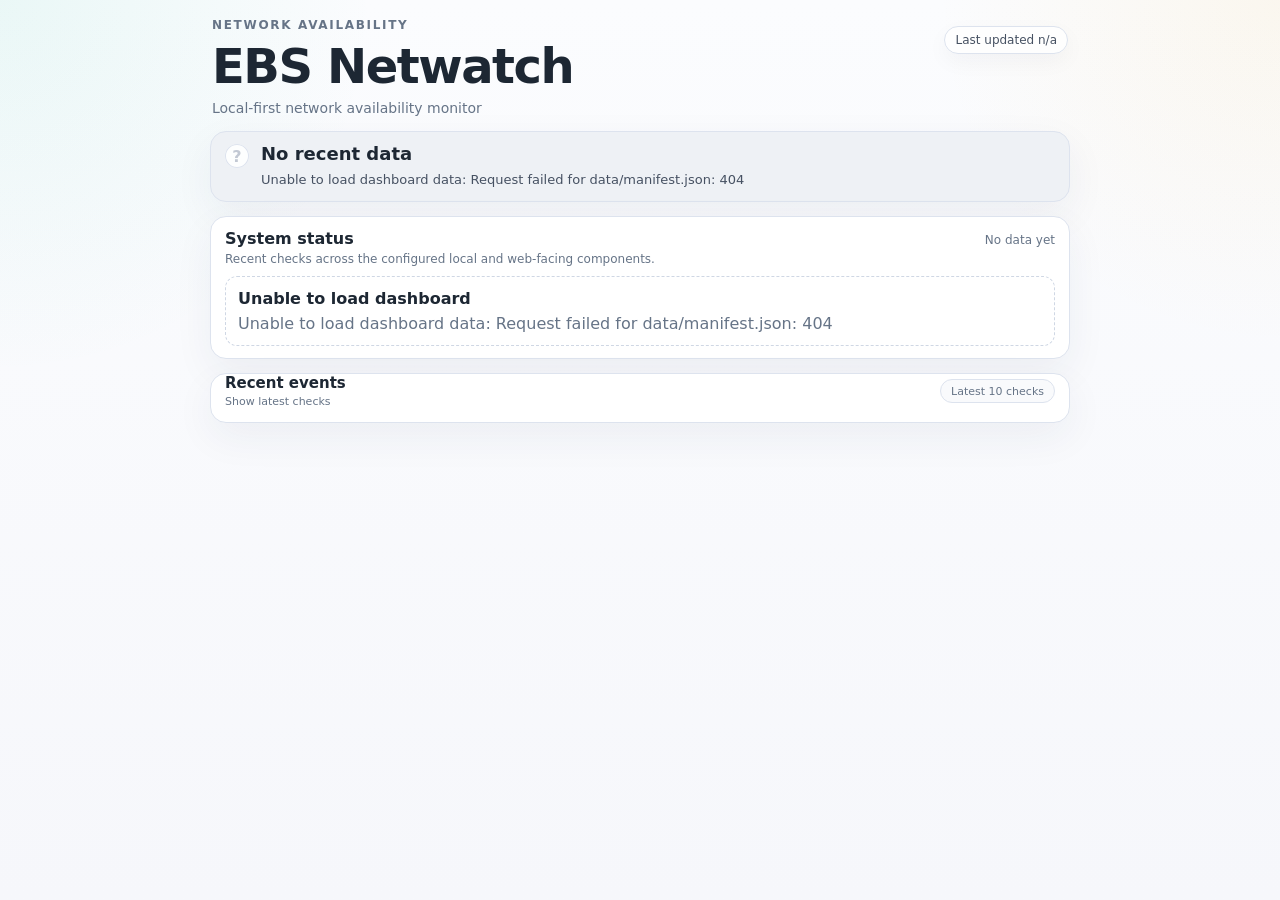
==== web/index.html @ 2b163025 "fix: bust GitHub Pages asset cache" ====
<!doctype html>
<html lang="en">
<head>
  <meta charset="utf-8">
  <meta name="viewport" content="width=device-width, initial-scale=1">
  <title>EBS Netwatch</title>
  <link rel="stylesheet" href="style.css?v=20260602">
</head>
<body>
  <main class="page">
    <header class="header">
      <div>
        <p class="eyebrow">Network availability</p>
        <h1>EBS Netwatch</h1>
        <p class="subtitle">Local-first network availability monitor</p>
      </div>
      <div class="header-meta">
        <span id="updated-at" class="updated-at">Last updated n/a</span>
      </div>
    </header>

    <section id="banner" class="banner banner-loading" aria-live="polite">
      <div class="banner-icon" id="banner-icon" aria-hidden="true"></div>
      <div class="banner-copy">
        <h2 id="banner-title">Loading status…</h2>
        <p id="banner-text">Waiting for the first check to complete.</p>
      </div>
    </section>

    <section class="card system-card">
      <div class="section-head">
        <div>
          <h2>System status</h2>
          <p>Recent checks across the configured local and web-facing components.</p>
        </div>
        <div id="bucket-range" class="bucket-range"></div>
      </div>
      <div id="components" class="components" aria-live="polite"></div>
    </section>

    <section id="cycle-panel" class="detail-card cycle-panel" hidden>
      <div class="section-head">
        <div>
          <h2>Selected cycle</h2>
          <p>Click any status block to inspect the underlying check details.</p>
        </div>
        <button id="cycle-clear" class="text-button" type="button">Hide details</button>
      </div>
      <div id="cycle-detail" class="cycle-detail"></div>
    </section>

    <details id="recent-events-panel" class="card collapsible events-card">
      <summary>
        <div>
          <h2>Recent events</h2>
          <p>Show latest checks</p>
        </div>
        <span class="summary-hint">Latest 10 checks</span>
      </summary>
      <div id="recent-events" class="events"></div>
    </details>
  </main>
  <div id="status-tooltip" class="status-tooltip" role="tooltip" aria-hidden="true"></div>
  <script src="app.js?v=20260602"></script>
</body>
</html>
---- web/style.css ----
:root {
  color-scheme: light;
  --bg: #f6f7fb;
  --surface: #ffffff;
  --surface-soft: #f9fafc;
  --border: #dde3ee;
  --border-strong: #cfd7e4;
  --text: #1d2733;
  --muted: #667487;
  --muted-strong: #465162;
  --good: #23c19e;
  --warn: #f5b83d;
  --bad: #ef6d5f;
  --critical: #ef5d5d;
  --local: #23262d;
  --unknown: #c2c8d3;
  --banner-good: #dff6ef;
  --banner-warn: #fff2d9;
  --banner-bad: #ffe3df;
  --banner-unknown: #eef1f5;
  font-family: Inter, ui-sans-serif, system-ui, -apple-system, BlinkMacSystemFont, "Segoe UI", sans-serif;
}

* {
  box-sizing: border-box;
}

html, body {
  margin: 0;
  min-height: 100%;
}

body {
  color: var(--text);
  background:
    radial-gradient(circle at top left, rgba(35, 193, 158, 0.08), transparent 24%),
    radial-gradient(circle at top right, rgba(245, 184, 61, 0.08), transparent 22%),
    linear-gradient(180deg, #fbfcfe 0%, var(--bg) 100%);
}

button,
summary {
  font: inherit;
}

button {
  border: 0;
  background: none;
  color: inherit;
}

.page {
  width: min(860px, calc(100% - 20px));
  margin: 0 auto;
  padding: 14px 0 28px;
}

.header {
  display: flex;
  align-items: flex-start;
  justify-content: space-between;
  gap: 14px;
  padding: 4px 2px 12px;
}

.eyebrow {
  margin: 0 0 10px;
  color: var(--muted);
  text-transform: uppercase;
  letter-spacing: 0.14em;
  font-size: 12px;
  font-weight: 700;
}

h1 {
  margin: 0;
  font-size: clamp(30px, 6vw, 48px);
  line-height: 1;
  letter-spacing: -0.03em;
}

.subtitle {
  margin: 8px 0 0;
  color: var(--muted);
  font-size: 14px;
  line-height: 1.5;
}

.header-meta {
  display: flex;
  align-items: flex-end;
  flex-direction: column;
  gap: 8px;
  padding-top: 8px;
}

.updated-at {
  display: inline-flex;
  align-items: center;
  justify-content: center;
  min-height: 28px;
  padding: 0 10px;
  border: 1px solid var(--border);
  border-radius: 999px;
  background: rgba(255, 255, 255, 0.8);
  color: var(--muted-strong);
  box-shadow: 0 8px 22px rgba(20, 30, 50, 0.04);
}

.updated-at {
  font-size: 12px;
}

.banner,
.card,
.detail-card {
  border: 1px solid var(--border);
  border-radius: 16px;
  background: var(--surface);
  box-shadow: 0 14px 40px rgba(34, 52, 80, 0.06);
}

.banner {
  display: flex;
  gap: 12px;
  padding: 12px 14px;
  margin-bottom: 14px;
}

.banner-loading {
  background: var(--banner-unknown);
}

.banner-operational {
  background: var(--banner-good);
}

.banner-degraded {
  background: var(--banner-warn);
}

.banner-major {
  background: var(--banner-bad);
}

.banner-unknown {
  background: var(--banner-unknown);
}

.banner-icon {
  flex: 0 0 24px;
  width: 24px;
  height: 24px;
  border-radius: 50%;
  display: inline-flex;
  align-items: center;
  justify-content: center;
  background: rgba(255, 255, 255, 0.88);
  color: var(--text);
  font-weight: 800;
  box-shadow: inset 0 0 0 1px var(--border);
}

.status-operational {
  color: var(--good);
}

.status-degraded {
  color: #d99212;
}

.status-major {
  color: var(--critical);
}

.status-local {
  color: #111318;
}

.status-unknown {
  color: var(--unknown);
}

.banner-copy h2 {
  margin: 0 0 6px;
  font-size: 18px;
  line-height: 1.1;
}

.banner-copy p {
  margin: 0;
  max-width: 75ch;
  color: var(--muted-strong);
  font-size: 13px;
  line-height: 1.5;
}

.card,
.detail-card {
  padding: 12px 14px;
  margin-bottom: 14px;
}

.section-head {
  display: flex;
  align-items: baseline;
  justify-content: space-between;
  gap: 16px;
  margin-bottom: 10px;
}

.section-head h2 {
  margin: 0;
  font-size: 16px;
  line-height: 1.2;
}

.section-head p {
  margin: 4px 0 0;
  color: var(--muted);
  font-size: 12px;
}

.bucket-range {
  color: var(--muted);
  white-space: nowrap;
  font-size: 12px;
}

.components {
  display: block;
}

.component-group {
  border-top: 1px solid var(--border);
  background: transparent;
  overflow: hidden;
}

.component-group:first-child {
  border-top: 0;
}

.component-group[open] {
  border-color: var(--border-strong);
}

.component-group > summary {
  list-style: none;
}

.component-group > summary::-webkit-details-marker {
  display: none;
}

.component-row {
  display: grid;
  grid-template-columns: minmax(150px, 1.05fr) minmax(0, 1.4fr) minmax(108px, 0.7fr) 14px;
  gap: 8px;
  align-items: center;
  padding: 8px 2px;
  cursor: pointer;
}

.component-main {
  display: flex;
  align-items: flex-start;
  gap: 8px;
  min-width: 0;
}

.component-icon {
  flex: 0 0 20px;
  width: 20px;
  height: 20px;
  border-radius: 999px;
  display: inline-flex;
  align-items: center;
  justify-content: center;
  font-size: 12px;
  font-weight: 800;
  color: #fff;
}

.component-icon.status-operational {
  background: var(--good);
}

.component-icon.status-degraded {
  background: #f0b94b;
}

.component-icon.status-major {
  background: var(--critical);
}

.component-icon.status-local {
  background: #2b2f36;
}

.component-icon.status-unknown {
  background: var(--unknown);
}

.component-name {
  font-size: 13px;
  font-weight: 700;
}

.component-meta {
  margin-top: 1px;
  color: var(--muted);
  font-size: 11px;
}

.component-history {
  display: flex;
  align-items: center;
  gap: 2px;
  min-width: 0;
  overflow-x: auto;
  padding-bottom: 0;
}

.history-block {
  width: 5px;
  height: 12px;
  border-radius: 2px;
  background: var(--unknown);
  box-shadow: inset 0 0 0 1px rgba(255, 255, 255, 0.35);
  flex: 0 0 auto;
  cursor: pointer;
  padding: 0;
}

.history-block.status-operational {
  background: var(--good);
}

.history-block.status-degraded {
  background: var(--warn);
}

.history-block.status-major {
  background: var(--critical);
}

.history-block.status-local {
  background: var(--local);
}

.history-block.status-unknown {
  background: var(--unknown);
}

.history-block.is-selected {
  outline: 2px solid rgba(29, 39, 51, 0.35);
  outline-offset: 1px;
}

.history-block.is-empty {
  cursor: default;
  opacity: 0.55;
}

.status-tooltip {
  position: fixed;
  z-index: 1200;
  width: clamp(260px, 30vw, 340px);
  max-width: calc(100vw - 24px);
  padding: 12px 13px;
  border: 1px solid var(--border-strong);
  border-radius: 14px;
  background: #fff;
  box-shadow: 0 18px 44px rgba(20, 30, 50, 0.16);
  color: var(--text);
  visibility: hidden;
  opacity: 0;
  transform: translateY(4px);
  transition: opacity 120ms ease, transform 120ms ease, visibility 120ms ease;
  pointer-events: none;
}

.status-tooltip.visible {
  visibility: visible;
  opacity: 1;
  transform: translateY(0);
}

.status-tooltip[data-placement="top"] {
  transform: translateY(-2px);
}

.tooltip-date {
  color: var(--muted);
  font-size: 11px;
  line-height: 1.35;
  margin-bottom: 8px;
}

.tooltip-body {
  display: flex;
  align-items: flex-start;
  gap: 10px;
}

.tooltip-icon {
  flex: 0 0 22px;
  width: 22px;
  height: 22px;
  border-radius: 999px;
  display: inline-flex;
  align-items: center;
  justify-content: center;
  color: #fff;
  font-size: 12px;
  font-weight: 800;
}

.tooltip-icon.status-operational {
  background: var(--good);
}

.tooltip-icon.status-degraded {
  background: #f0b94b;
}

.tooltip-icon.status-major {
  background: var(--critical);
}

.tooltip-icon.status-local {
  background: #2b2f36;
}

.tooltip-icon.status-unknown {
  background: var(--unknown);
}

.tooltip-text {
  min-width: 0;
}

.tooltip-message {
  font-size: 13px;
  font-weight: 700;
  line-height: 1.4;
  color: var(--text);
}

.tooltip-extra {
  margin-top: 4px;
  color: var(--muted-strong);
  font-size: 12px;
  line-height: 1.45;
}

.history-empty {
  color: var(--muted);
  font-size: 12px;
}

.component-summary {
  text-align: right;
}

.component-summary-value {
  font-size: 12px;
  font-weight: 700;
}

.component-summary-note {
  margin-top: 1px;
  color: var(--muted);
  font-size: 10px;
}

.component-toggle {
  color: var(--muted);
  font-size: 13px;
  text-align: right;
  transition: transform 120ms ease;
}

.component-group[open] .component-toggle {
  transform: rotate(180deg);
}

.component-expanded {
  border-top: 1px solid var(--border);
  padding: 10px 2px 12px;
  background: rgba(255, 255, 255, 0.72);
}

.expand-grid,
.detail-grid,
.diagnostic-grid {
  display: grid;
  gap: 10px;
}

.expand-section {
  display: grid;
  gap: 10px;
}

.expand-head h3,
.detail-section-head h3 {
  margin: 0;
  font-size: 13px;
}

.expand-head p,
.detail-section-head p {
  margin: 4px 0 0;
  color: var(--muted);
  font-size: 11px;
}

.endpoint-list {
  display: grid;
  gap: 8px;
}

.endpoint-row {
  display: grid;
  grid-template-columns: minmax(0, 1.2fr) minmax(180px, 0.8fr);
  gap: 10px;
  padding: 8px 10px;
  border: 1px solid var(--border);
  border-radius: 12px;
  background: var(--surface);
}

.endpoint-left,
.endpoint-right {
  min-width: 0;
}

.endpoint-name {
  font-weight: 700;
  margin-bottom: 2px;
  font-size: 12px;
}

.endpoint-url {
  color: var(--muted);
  white-space: nowrap;
  overflow: hidden;
  text-overflow: ellipsis;
  font-size: 11px;
}

.endpoint-right {
  display: flex;
  flex-wrap: wrap;
  gap: 8px 10px;
  align-content: start;
}

.endpoint-ok,
.endpoint-meta,
.endpoint-error {
  display: inline-flex;
  align-items: center;
  min-height: 20px;
  padding: 0 8px;
  border-radius: 999px;
  background: var(--surface-soft);
  border: 1px solid var(--border);
  font-size: 11px;
}

.endpoint-ok.is-ok {
  color: var(--good);
}

.endpoint-ok.is-fail {
  color: var(--critical);
}

.endpoint-error {
  width: 100%;
  color: var(--critical);
  white-space: normal;
}

.mini-grid {
  display: grid;
  grid-template-columns: repeat(2, minmax(0, 1fr));
  gap: 8px;
}

.mini-tile,
.diagnostic-block,
.detail-tile {
  padding: 8px 10px;
  border: 1px solid var(--border);
  border-radius: 10px;
  background: var(--surface);
}

.detail-grid {
  grid-template-columns: repeat(4, minmax(0, 1fr));
  margin-bottom: 10px;
}

.detail-tile {
  display: grid;
  gap: 6px;
}

.detail-label {
  color: var(--muted);
  font-size: 12px;
}

.detail-section {
  display: grid;
  gap: 10px;
  margin-top: 12px;
}

.detail-secondary {
  padding-top: 12px;
  border-top: 1px solid var(--border);
}

.diagnostic-grid {
  grid-template-columns: repeat(2, minmax(0, 1fr));
}

.diagnostic-block strong,
.mini-tile strong,
.detail-tile strong {
  font-size: 14px;
  line-height: 1.35;
}

.diagnostic-block p {
  margin: 6px 0 0;
  color: var(--muted);
  font-size: 11px;
}

.dns-list {
  list-style: none;
  margin: 8px 0 0;
  padding: 0;
  display: grid;
  gap: 6px;
}

.dns-list li {
  display: flex;
  flex-direction: column;
  gap: 3px;
  padding: 7px 8px;
  border-radius: 9px;
  background: var(--surface-soft);
  border: 1px solid var(--border);
}

.dns-list strong {
  font-size: 12px;
}

.dns-list span {
  color: var(--muted);
  font-size: 11px;
}

.events {
  display: grid;
  gap: 6px;
}

.event-item {
  display: grid;
  grid-template-columns: 140px 150px 1fr;
  gap: 8px;
  align-items: center;
  width: 100%;
  text-align: left;
  padding: 8px 10px;
  border: 1px solid var(--border);
  border-radius: 12px;
  background: var(--surface);
  cursor: pointer;
}

.event-item:hover,
.history-block:hover,
.component-group > summary:hover {
  background-color: rgba(35, 193, 158, 0.05);
}

.event-status {
  font-weight: 700;
  font-size: 12px;
}

.event-time {
  color: var(--muted);
  font-size: 11px;
}

.event-summary {
  color: var(--muted-strong);
  font-size: 11px;
}

.empty-state {
  padding: 12px;
  border: 1px dashed var(--border-strong);
  border-radius: 12px;
  background: rgba(255, 255, 255, 0.7);
}

.empty-state.small {
  padding: 10px 10px;
}

.empty-state strong {
  display: block;
  margin-bottom: 6px;
}

.empty-state p {
  margin: 0;
  color: var(--muted);
}

.detail-card {
  background: linear-gradient(180deg, #fff 0%, #fbfcfe 100%);
}

.cycle-panel[hidden] {
  display: none;
}

.collapsible {
  padding-top: 0;
}

.collapsible > summary {
  list-style: none;
  display: flex;
  align-items: center;
  justify-content: space-between;
  gap: 12px;
  cursor: pointer;
  padding: 0 0 2px;
}

.collapsible > summary::-webkit-details-marker {
  display: none;
}

.collapsible > summary h2 {
  margin: 0;
  font-size: 15px;
}

.collapsible > summary p {
  margin: 3px 0 0;
  color: var(--muted);
  font-size: 11px;
}

.summary-hint {
  display: inline-flex;
  align-items: center;
  justify-content: center;
  min-height: 24px;
  padding: 0 10px;
  border-radius: 999px;
  border: 1px solid var(--border);
  background: var(--surface-soft);
  color: var(--muted);
  font-size: 11px;
}

.text-button {
  border: 0;
  background: transparent;
  color: var(--muted-strong);
  font-size: 11px;
  cursor: pointer;
  padding: 0;
}

@media (max-width: 980px) {
  .header {
    flex-direction: column;
  }

  .section-head {
    flex-direction: column;
    align-items: flex-start;
  }

  .component-row,
  .event-item,
  .endpoint-row,
  .detail-grid,
  .diagnostic-grid,
  .mini-grid {
    grid-template-columns: 1fr;
  }

  .header-meta {
    align-items: flex-start;
  }

  .component-row {
    align-items: start;
  }

  .component-summary {
    text-align: left;
  }

  .component-toggle {
    text-align: left;
  }
}

@media (max-width: 640px) {
  .page {
    width: min(100% - 20px, 1180px);
    padding-top: 16px;
  }

  .banner,
  .card,
  .detail-card {
    border-radius: 14px;
    padding: 11px 12px;
  }

  .banner-copy h2 {
    font-size: 18px;
  }

  .banner-copy p {
    font-size: 13px;
  }

  .component-row {
    gap: 8px;
  }

  .component-history {
    padding-bottom: 0;
  }

  .event-item {
    gap: 10px;
  }
}
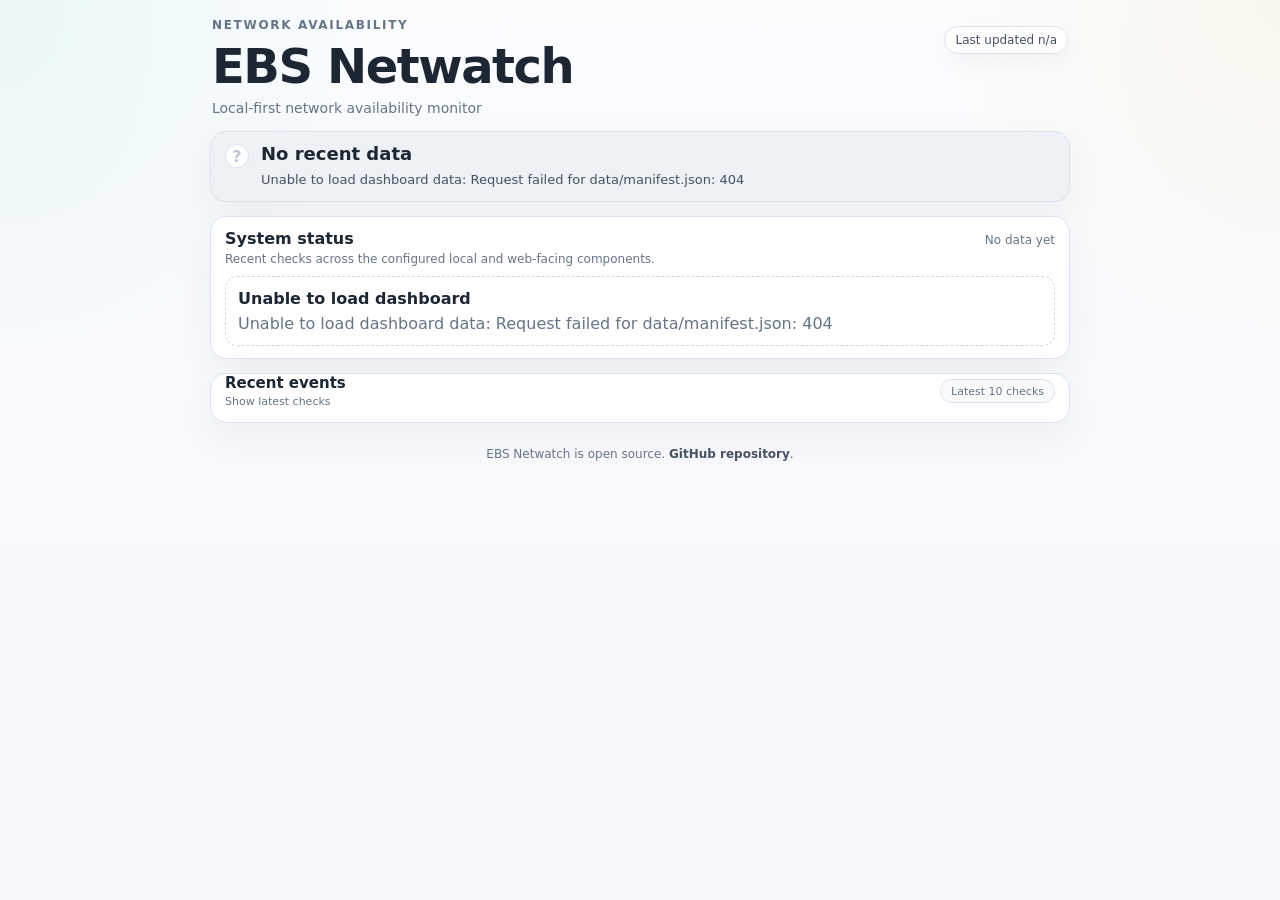
==== commit 8dc2acb9: "feat: add GitHub footer" ====
--- a/web/index.html
+++ b/web/index.html
@@ -1,10 +1,10 @@
 <!doctype html>
 <html lang="en">
-<head>
-  <meta charset="utf-8">
-  <meta name="viewport" content="width=device-width, initial-scale=1">
-  <title>EBS Netwatch</title>
-  <link rel="stylesheet" href="style.css?v=20260602">
+  <head>
+    <meta charset="utf-8">
+    <meta name="viewport" content="width=device-width, initial-scale=1">
+    <title>EBS Netwatch</title>
+  <link rel="stylesheet" href="style.css?v=20260602-4">
 </head>
 <body>
   <main class="page">
@@ -59,8 +59,12 @@
       </summary>
       <div id="recent-events" class="events"></div>
     </details>
+
+    <footer class="footer" aria-label="Project footer">
+      <p>EBS Netwatch is open source. <a href="https://github.com/The-Aries/ebs-netwatch" target="_blank" rel="noreferrer">GitHub repository</a>.</p>
+    </footer>
   </main>
   <div id="status-tooltip" class="status-tooltip" role="tooltip" aria-hidden="true"></div>
-  <script src="app.js?v=20260602"></script>
+  <script src="app.js?v=20260602-3"></script>
 </body>
 </html>
--- a/web/style.css
+++ b/web/style.css
@@ -255,17 +255,27 @@
 
 .component-row {
   display: grid;
-  grid-template-columns: minmax(150px, 1.05fr) minmax(0, 1.4fr) minmax(108px, 0.7fr) 14px;
   gap: 8px;
-  align-items: center;
-  padding: 8px 2px;
+  align-items: start;
+  padding: 10px 2px 12px;
   cursor: pointer;
+}
+
+.component-row-top {
+  display: grid;
+  grid-template-columns: minmax(0, 1fr) auto 14px;
+  gap: 12px;
+  align-items: start;
 }
 
 .component-main {
   display: flex;
   align-items: flex-start;
   gap: 8px;
+  min-width: 0;
+}
+
+.component-namewrap {
   min-width: 0;
 }
 
@@ -316,15 +326,16 @@
 .component-history {
   display: flex;
   align-items: center;
-  gap: 2px;
+  gap: 1px;
   min-width: 0;
   overflow-x: auto;
-  padding-bottom: 0;
+  padding: 2px 0 0;
+  scrollbar-width: thin;
 }
 
 .history-block {
-  width: 5px;
-  height: 12px;
+  width: 4px;
+  height: 14px;
   border-radius: 2px;
   background: var(--unknown);
   box-shadow: inset 0 0 0 1px rgba(255, 255, 255, 0.35);
@@ -360,13 +371,13 @@
 
 .history-block.is-empty {
   cursor: default;
-  opacity: 0.55;
+  opacity: 0.5;
 }
 
 .status-tooltip {
   position: fixed;
   z-index: 1200;
-  width: clamp(260px, 30vw, 340px);
+  width: clamp(260px, 32vw, 340px);
   max-width: calc(100vw - 24px);
   padding: 12px 13px;
   border: 1px solid var(--border-strong);
@@ -392,10 +403,29 @@
 }
 
 .tooltip-date {
+  display: flex;
+  align-items: center;
+  justify-content: space-between;
+  gap: 10px;
   color: var(--muted);
   font-size: 11px;
   line-height: 1.35;
   margin-bottom: 8px;
+}
+
+.tooltip-status {
+  display: inline-flex;
+  align-items: center;
+  min-height: 20px;
+  padding: 0 8px;
+  border-radius: 999px;
+  border: 1px solid var(--border);
+  background: var(--surface-soft);
+  color: var(--muted-strong);
+  font-size: 10px;
+  font-weight: 700;
+  letter-spacing: 0.06em;
+  text-transform: uppercase;
 }
 
 .tooltip-body {
@@ -448,6 +478,13 @@
   color: var(--text);
 }
 
+.tooltip-counts {
+  margin-top: 4px;
+  color: var(--muted-strong);
+  font-size: 12px;
+  line-height: 1.45;
+}
+
 .tooltip-extra {
   margin-top: 4px;
   color: var(--muted-strong);
@@ -465,12 +502,12 @@
 }
 
 .component-summary-value {
-  font-size: 12px;
+  font-size: 13px;
   font-weight: 700;
 }
 
 .component-summary-note {
-  margin-top: 1px;
+  margin-top: 2px;
   color: var(--muted);
   font-size: 10px;
 }
@@ -675,6 +712,31 @@
   gap: 6px;
 }
 
+.footer {
+  margin-top: 8px;
+  padding: 8px 4px 0;
+  color: var(--muted);
+  font-size: 12px;
+  line-height: 1.5;
+  text-align: center;
+}
+
+.footer p {
+  margin: 0;
+}
+
+.footer a {
+  color: var(--muted-strong);
+  text-decoration: none;
+  font-weight: 600;
+}
+
+.footer a:hover,
+.footer a:focus-visible {
+  color: var(--text);
+  text-decoration: underline;
+}
+
 .event-item {
   display: grid;
   grid-template-columns: 140px 150px 1fr;
@@ -691,6 +753,7 @@
 
 .event-item:hover,
 .history-block:hover,
+.history-block:focus-visible,
 .component-group > summary:hover {
   background-color: rgba(35, 193, 158, 0.05);
 }
@@ -809,6 +872,10 @@
     grid-template-columns: 1fr;
   }
 
+  .component-row-top {
+    grid-template-columns: 1fr auto;
+  }
+
   .header-meta {
     align-items: flex-start;
   }
@@ -851,6 +918,10 @@
     gap: 8px;
   }
 
+  .component-row-top {
+    gap: 10px;
+  }
+
   .component-history {
     padding-bottom: 0;
   }
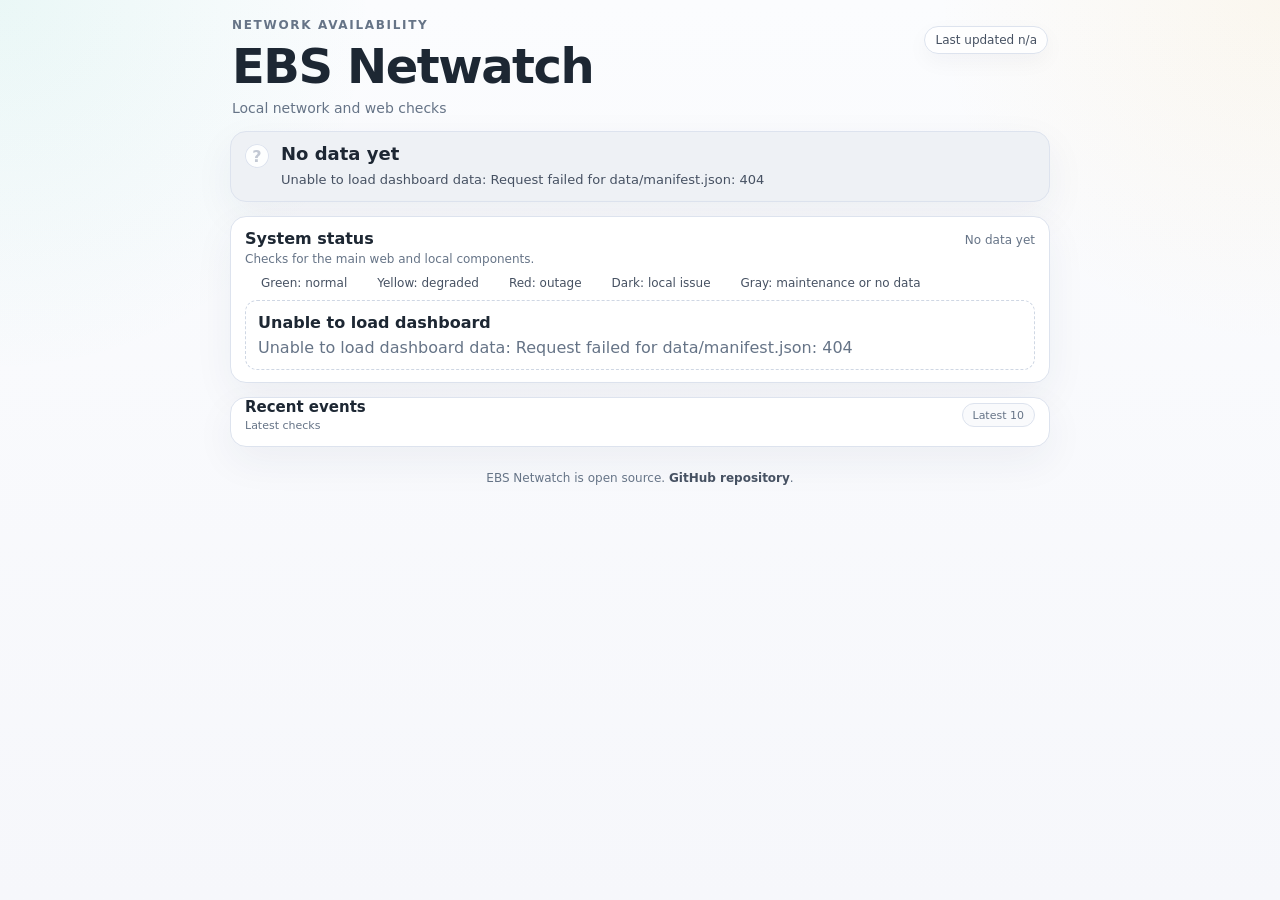
==== commit 64d2757e: "feat: tighten status timeline layout" ====
--- a/web/index.html
+++ b/web/index.html
@@ -4,7 +4,7 @@
     <meta charset="utf-8">
     <meta name="viewport" content="width=device-width, initial-scale=1">
     <title>EBS Netwatch</title>
-  <link rel="stylesheet" href="style.css?v=20260602-4">
+  <link rel="stylesheet" href="style.css?v=20260604-2">
 </head>
 <body>
   <main class="page">
@@ -12,7 +12,7 @@
       <div>
         <p class="eyebrow">Network availability</p>
         <h1>EBS Netwatch</h1>
-        <p class="subtitle">Local-first network availability monitor</p>
+        <p class="subtitle">Local network and web checks</p>
       </div>
       <div class="header-meta">
         <span id="updated-at" class="updated-at">Last updated n/a</span>
@@ -23,7 +23,7 @@
       <div class="banner-icon" id="banner-icon" aria-hidden="true"></div>
       <div class="banner-copy">
         <h2 id="banner-title">Loading status…</h2>
-        <p id="banner-text">Waiting for the first check to complete.</p>
+        <p id="banner-text">Waiting for the first check.</p>
       </div>
     </section>
 
@@ -31,9 +31,16 @@
       <div class="section-head">
         <div>
           <h2>System status</h2>
-          <p>Recent checks across the configured local and web-facing components.</p>
+          <p>Checks for the main web and local components.</p>
         </div>
         <div id="bucket-range" class="bucket-range"></div>
+      </div>
+      <div class="status-legend" aria-label="Status legend">
+        <div class="legend-item"><span class="legend-swatch status-operational" aria-hidden="true"></span><span>Green: normal</span></div>
+        <div class="legend-item"><span class="legend-swatch status-degraded" aria-hidden="true"></span><span>Yellow: degraded</span></div>
+        <div class="legend-item"><span class="legend-swatch status-major" aria-hidden="true"></span><span>Red: outage</span></div>
+        <div class="legend-item"><span class="legend-swatch status-local" aria-hidden="true"></span><span>Dark: local issue</span></div>
+        <div class="legend-item"><span class="legend-swatch status-unknown" aria-hidden="true"></span><span>Gray: maintenance or no data</span></div>
       </div>
       <div id="components" class="components" aria-live="polite"></div>
     </section>
@@ -41,8 +48,8 @@
     <section id="cycle-panel" class="detail-card cycle-panel" hidden>
       <div class="section-head">
         <div>
-          <h2>Selected cycle</h2>
-          <p>Click any status block to inspect the underlying check details.</p>
+          <h2>Selected check</h2>
+          <p>Click a status block to see its details.</p>
         </div>
         <button id="cycle-clear" class="text-button" type="button">Hide details</button>
       </div>
@@ -53,9 +60,9 @@
       <summary>
         <div>
           <h2>Recent events</h2>
-          <p>Show latest checks</p>
+          <p>Latest checks</p>
         </div>
-        <span class="summary-hint">Latest 10 checks</span>
+        <span class="summary-hint">Latest 10</span>
       </summary>
       <div id="recent-events" class="events"></div>
     </details>
@@ -65,6 +72,6 @@
     </footer>
   </main>
   <div id="status-tooltip" class="status-tooltip" role="tooltip" aria-hidden="true"></div>
-  <script src="app.js?v=20260602-3"></script>
+  <script src="app.js?v=20260604-2"></script>
 </body>
 </html>
--- a/web/style.css
+++ b/web/style.css
@@ -50,7 +50,7 @@
 }
 
 .page {
-  width: min(860px, calc(100% - 20px));
+  width: min(820px, calc(100% - 20px));
   margin: 0 auto;
   padding: 14px 0 28px;
 }
@@ -227,6 +227,29 @@
   font-size: 12px;
 }
 
+.status-legend {
+  display: flex;
+  flex-wrap: wrap;
+  gap: 8px 14px;
+  margin: 0 0 10px;
+  color: var(--muted-strong);
+  font-size: 12px;
+}
+
+.legend-item {
+  display: inline-flex;
+  align-items: center;
+  gap: 6px;
+}
+
+.legend-swatch {
+  width: 10px;
+  height: 10px;
+  border-radius: 999px;
+  flex: 0 0 10px;
+  box-shadow: inset 0 0 0 1px rgba(255, 255, 255, 0.55);
+}
+
 .components {
   display: block;
 }
@@ -327,6 +350,8 @@
   display: flex;
   align-items: center;
   gap: 1px;
+  width: min(100%, 690px);
+  max-width: 690px;
   min-width: 0;
   overflow-x: auto;
   padding: 2px 0 0;
@@ -923,6 +948,8 @@
   }
 
   .component-history {
+    width: 100%;
+    max-width: none;
     padding-bottom: 0;
   }
 
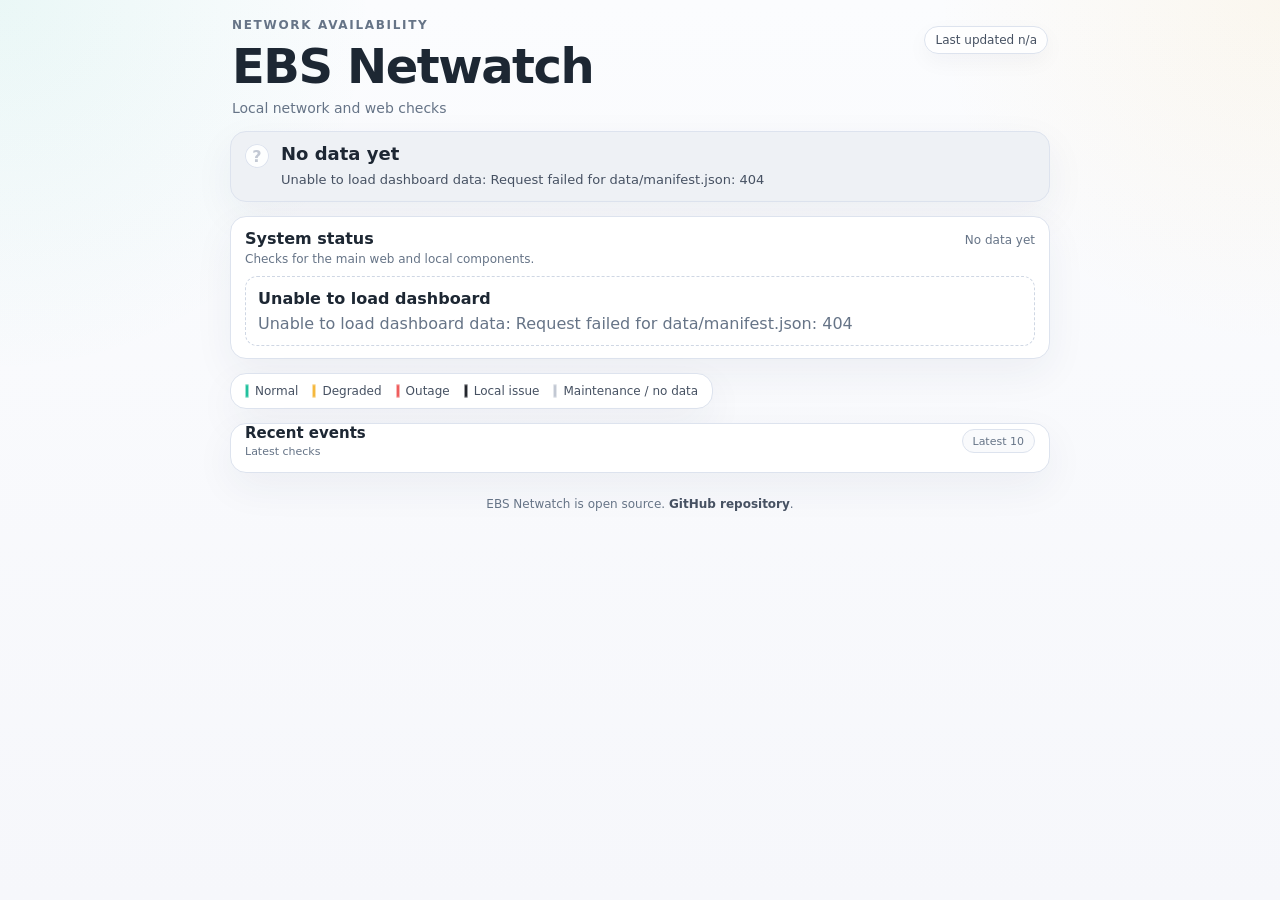
==== commit 4114a5a9: "feat: move status legend below timeline" ====
--- a/web/index.html
+++ b/web/index.html
@@ -4,7 +4,7 @@
     <meta charset="utf-8">
     <meta name="viewport" content="width=device-width, initial-scale=1">
     <title>EBS Netwatch</title>
-  <link rel="stylesheet" href="style.css?v=20260604-2">
+  <link rel="stylesheet" href="style.css?v=20260604-4">
 </head>
 <body>
   <main class="page">
@@ -35,13 +35,6 @@
         </div>
         <div id="bucket-range" class="bucket-range"></div>
       </div>
-      <div class="status-legend" aria-label="Status legend">
-        <div class="legend-item"><span class="legend-swatch status-operational" aria-hidden="true"></span><span>Green: normal</span></div>
-        <div class="legend-item"><span class="legend-swatch status-degraded" aria-hidden="true"></span><span>Yellow: degraded</span></div>
-        <div class="legend-item"><span class="legend-swatch status-major" aria-hidden="true"></span><span>Red: outage</span></div>
-        <div class="legend-item"><span class="legend-swatch status-local" aria-hidden="true"></span><span>Dark: local issue</span></div>
-        <div class="legend-item"><span class="legend-swatch status-unknown" aria-hidden="true"></span><span>Gray: maintenance or no data</span></div>
-      </div>
       <div id="components" class="components" aria-live="polite"></div>
     </section>
 
@@ -54,6 +47,16 @@
         <button id="cycle-clear" class="text-button" type="button">Hide details</button>
       </div>
       <div id="cycle-detail" class="cycle-detail"></div>
+    </section>
+
+    <section class="card legend-card" aria-label="Status legend">
+      <div class="status-legend">
+        <div class="legend-item"><span class="legend-bucket status-operational" aria-hidden="true"></span><span>Normal</span></div>
+        <div class="legend-item"><span class="legend-bucket status-degraded" aria-hidden="true"></span><span>Degraded</span></div>
+        <div class="legend-item"><span class="legend-bucket status-major" aria-hidden="true"></span><span>Outage</span></div>
+        <div class="legend-item"><span class="legend-bucket status-local" aria-hidden="true"></span><span>Local issue</span></div>
+        <div class="legend-item"><span class="legend-bucket status-unknown" aria-hidden="true"></span><span>Maintenance / no data</span></div>
+      </div>
     </section>
 
     <details id="recent-events-panel" class="card collapsible events-card">
@@ -72,6 +75,6 @@
     </footer>
   </main>
   <div id="status-tooltip" class="status-tooltip" role="tooltip" aria-hidden="true"></div>
-  <script src="app.js?v=20260604-2"></script>
+  <script src="app.js?v=20260604-4"></script>
 </body>
 </html>
--- a/web/style.css
+++ b/web/style.css
@@ -236,18 +236,50 @@
   font-size: 12px;
 }
 
+.legend-card {
+  width: fit-content;
+  max-width: 100%;
+  padding: 10px 14px;
+  margin-bottom: 14px;
+}
+
+.legend-card .status-legend {
+  margin: 0;
+}
+
 .legend-item {
   display: inline-flex;
   align-items: center;
   gap: 6px;
 }
 
-.legend-swatch {
-  width: 10px;
-  height: 10px;
-  border-radius: 999px;
-  flex: 0 0 10px;
+.legend-bucket {
+  width: 4px;
+  height: 14px;
+  border-radius: 2px;
+  flex: 0 0 4px;
+  background: var(--unknown);
   box-shadow: inset 0 0 0 1px rgba(255, 255, 255, 0.55);
+}
+
+.legend-bucket.status-operational {
+  background: var(--good);
+}
+
+.legend-bucket.status-degraded {
+  background: var(--warn);
+}
+
+.legend-bucket.status-major {
+  background: var(--critical);
+}
+
+.legend-bucket.status-local {
+  background: var(--local);
+}
+
+.legend-bucket.status-unknown {
+  background: var(--unknown);
 }
 
 .components {
@@ -350,8 +382,8 @@
   display: flex;
   align-items: center;
   gap: 1px;
-  width: min(100%, 690px);
-  max-width: 690px;
+  width: fit-content;
+  max-width: 100%;
   min-width: 0;
   overflow-x: auto;
   padding: 2px 0 0;
@@ -953,6 +985,10 @@
     padding-bottom: 0;
   }
 
+  .legend-card {
+    width: 100%;
+  }
+
   .event-item {
     gap: 10px;
   }
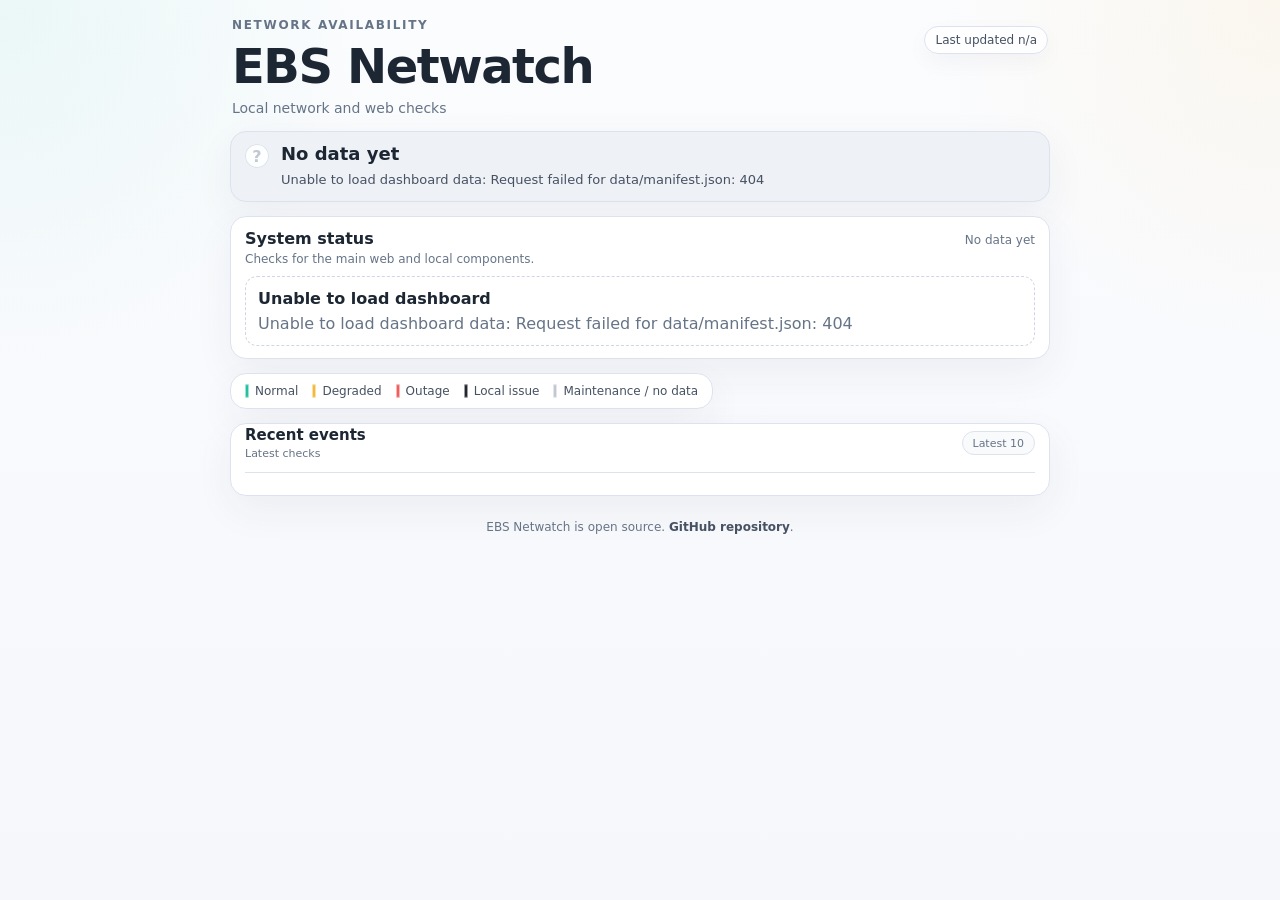
==== commit 421d6ece: "fix: space recent events header" ====
--- a/web/index.html
+++ b/web/index.html
@@ -4,7 +4,7 @@
     <meta charset="utf-8">
     <meta name="viewport" content="width=device-width, initial-scale=1">
     <title>EBS Netwatch</title>
-  <link rel="stylesheet" href="style.css?v=20260604-4">
+  <link rel="stylesheet" href="style.css?v=20260604-5">
 </head>
 <body>
   <main class="page">
@@ -75,6 +75,6 @@
     </footer>
   </main>
   <div id="status-tooltip" class="status-tooltip" role="tooltip" aria-hidden="true"></div>
-  <script src="app.js?v=20260604-4"></script>
+  <script src="app.js?v=20260604-5"></script>
 </body>
 </html>
--- a/web/style.css
+++ b/web/style.css
@@ -870,7 +870,9 @@
   justify-content: space-between;
   gap: 12px;
   cursor: pointer;
-  padding: 0 0 2px;
+  padding: 2px 0 12px;
+  margin-bottom: 10px;
+  border-bottom: 1px solid var(--border);
 }
 
 .collapsible > summary::-webkit-details-marker {
@@ -886,6 +888,10 @@
   margin: 3px 0 0;
   color: var(--muted);
   font-size: 11px;
+}
+
+.events-card > summary {
+  padding-bottom: 12px;
 }
 
 .summary-hint {
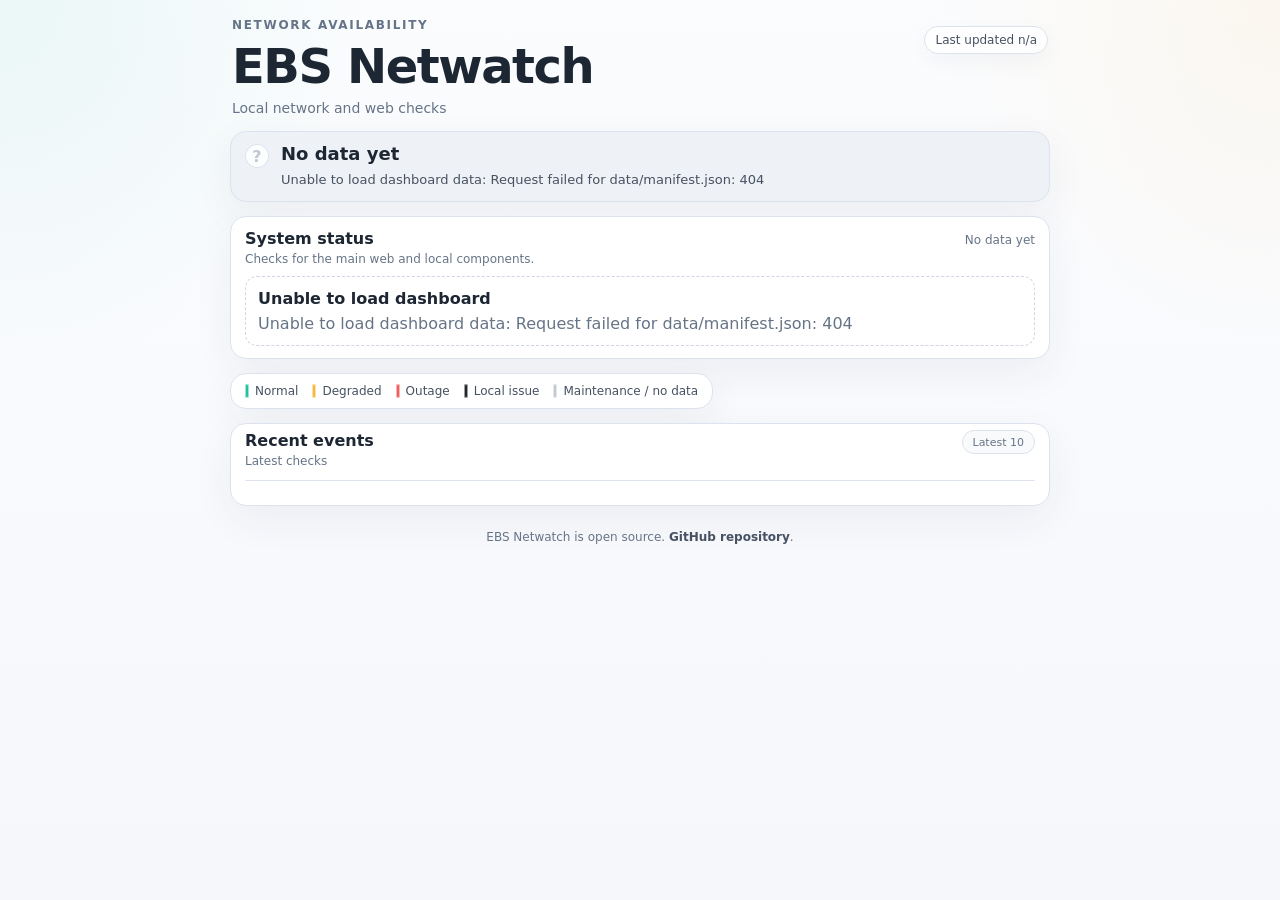
==== commit bc362ed4: "fix: align recent events header" ====
--- a/web/index.html
+++ b/web/index.html
@@ -4,7 +4,7 @@
     <meta charset="utf-8">
     <meta name="viewport" content="width=device-width, initial-scale=1">
     <title>EBS Netwatch</title>
-  <link rel="stylesheet" href="style.css?v=20260604-5">
+  <link rel="stylesheet" href="style.css?v=20260604-6">
 </head>
 <body>
   <main class="page">
@@ -75,6 +75,6 @@
     </footer>
   </main>
   <div id="status-tooltip" class="status-tooltip" role="tooltip" aria-hidden="true"></div>
-  <script src="app.js?v=20260604-5"></script>
+  <script src="app.js?v=20260604-6"></script>
 </body>
 </html>
--- a/web/style.css
+++ b/web/style.css
@@ -866,12 +866,12 @@
 .collapsible > summary {
   list-style: none;
   display: flex;
-  align-items: center;
+  align-items: baseline;
   justify-content: space-between;
   gap: 12px;
   cursor: pointer;
-  padding: 2px 0 12px;
-  margin-bottom: 10px;
+  padding: 6px 0 12px;
+  margin-bottom: 12px;
   border-bottom: 1px solid var(--border);
 }
 
@@ -881,13 +881,13 @@
 
 .collapsible > summary h2 {
   margin: 0;
-  font-size: 15px;
+  font-size: 16px;
 }
 
 .collapsible > summary p {
-  margin: 3px 0 0;
-  color: var(--muted);
-  font-size: 11px;
+  margin: 4px 0 0;
+  color: var(--muted);
+  font-size: 12px;
 }
 
 .events-card > summary {
